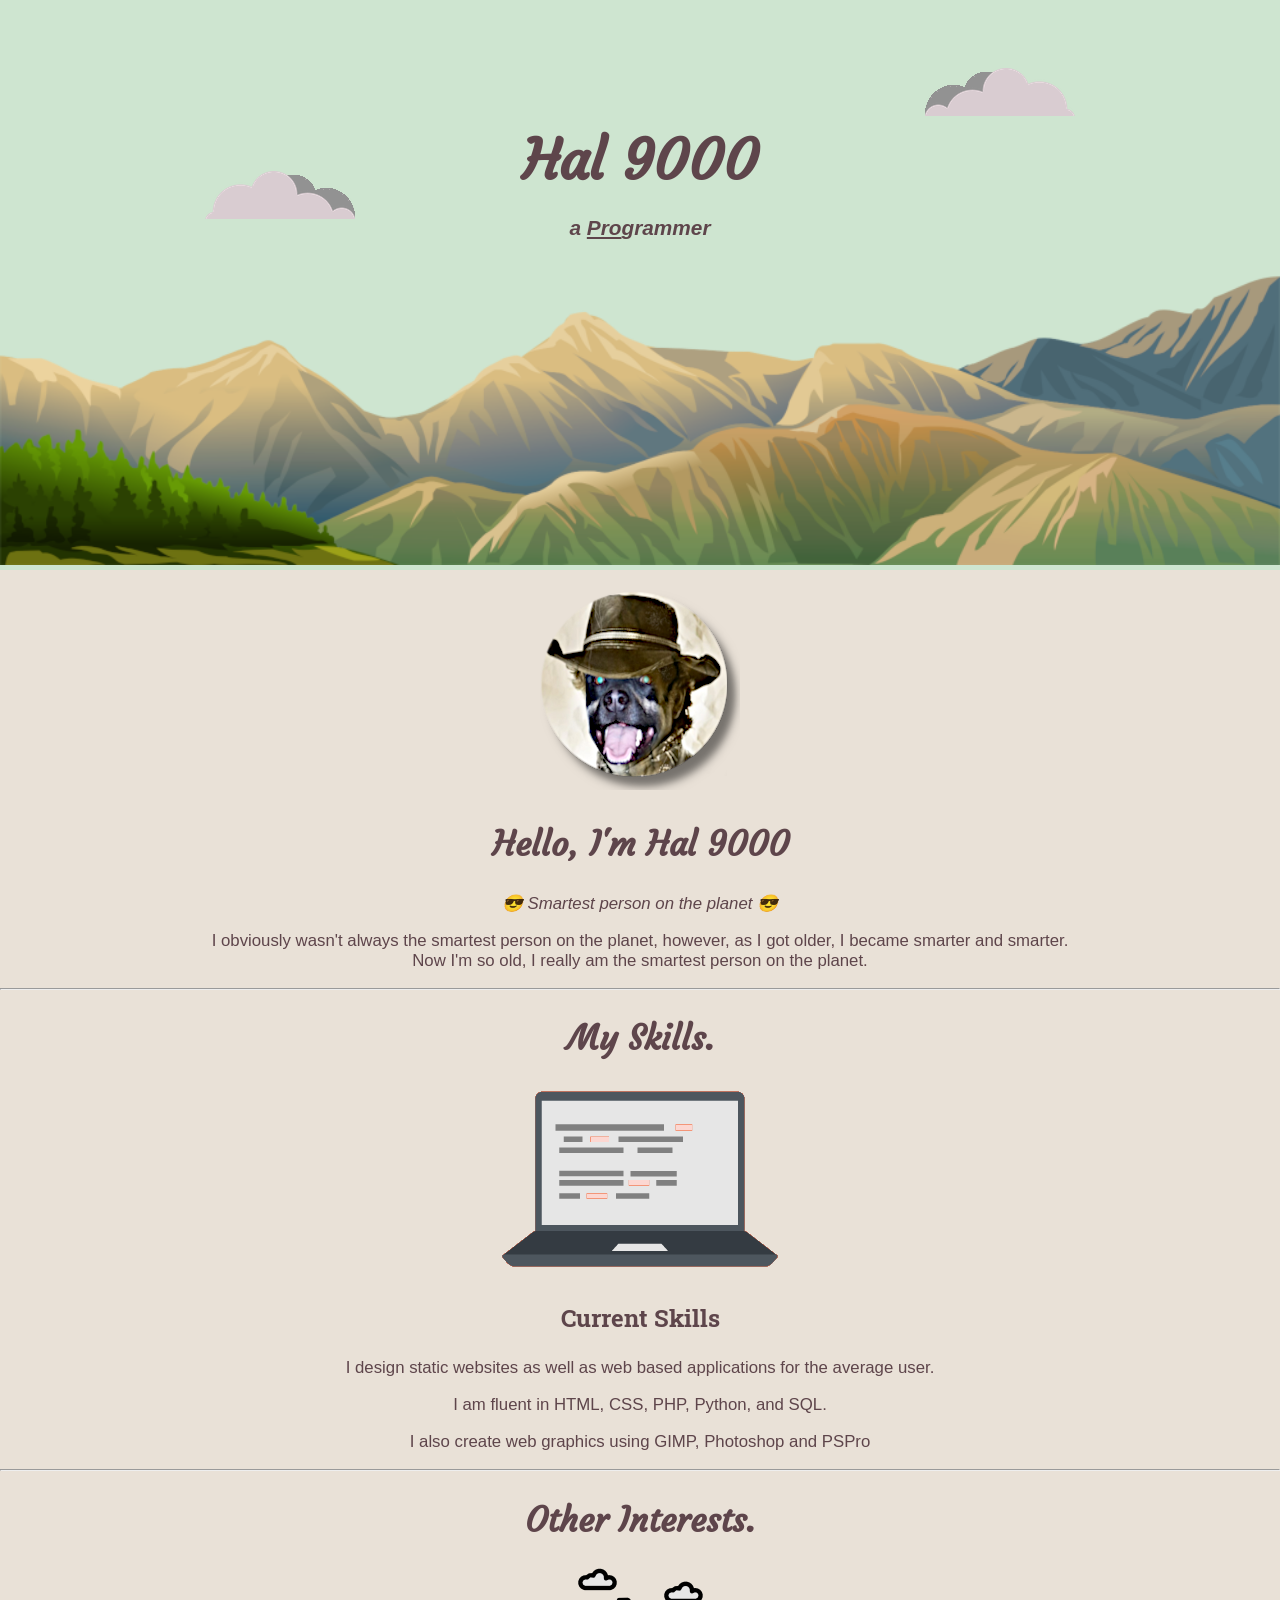
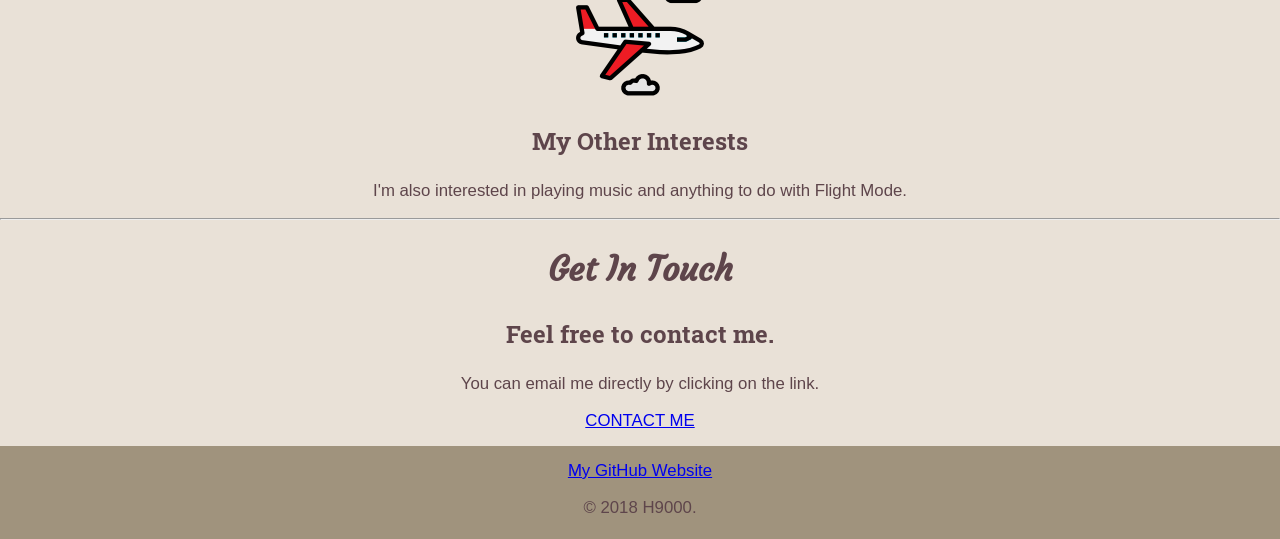
==== index.html @ a752e35e "Add files via upload" ====
<!DOCTYPE html>
<html lang="en" dir="ltr">
    <head>
        <meta charset="utf-8">
        <title>Hal 9000</title>
        <link rel="stylesheet" href="css/styles.css">
        <link rel="icon" href="images/favicon.ico">
        <!-- if icon fails to show up -->
        <!-- <link rel="favicon" href="images/favicon.ico?v=2"> -->
        <link rel="preconnect" href="https://fonts.googleapis.com">
        <link rel="preconnect" href="https://fonts.gstatic.com" crossorigin>
        <link href="https://fonts.googleapis.com/css2?family=Courgette&family=Roboto+Slab:wght@100&family=Yellowtail&display=swap" rel="stylesheet">
        <div class="container-top">
            <img class="cloud-left" src="images/cloud1.png" alt="clouds">
            <h1>Hal 9000</h1>
            <p class="programmer">a <span class="pro">Pro</span>grammer</p>
            <img class="cloud-right" src="images/cloud2.png" alt="clouds">
            <img src="images/mountain2.png" alt="mountain" width=100%>
        </div>

        <div class="container-middle">
            <div class="profile">
                <img src="images/logo_pic.png" alt="My Logo Pic">
                <h2>Hello, I'm Hal 9000</h2>
                <p><em>&#128526; Smartest person on the planet &#128526;</em></p>
                <p>I obviously wasn't always the smartest person on the planet,
                    however, as I got older, I became smarter and smarter.<br>
                    Now I'm so old, I really am the smartest person on the planet.</p>
            </div>
            <hr>
            <div class="skills">
                <h2>My Skills.</h2>
                <div class="skill-row">
                    <img class="" src="images/computer.png" alt="computer">
                    <h3>Current Skills</h3>
                    <p>I design static websites as well as web based applications for the average user.</p>
                    <p>I am fluent in HTML, CSS, PHP, Python, and SQL.</p>
                    <p>I also create web graphics using GIMP, Photoshop and PSPro</p>
                </div>
                <hr>
                <div class="skill-row">
                    <h2>Other Interests.</h2>
                    <img class="" src="images/airplane.png" alt="Airplane Icon from https://www.flaticon.com/">
                    <h3>My Other Interests</h3>
                    <p>I'm also interested in playing music and anything to do with Flight Mode.</p>
                </div>
            </div>
            <hr>
            <div class="contact-me">
                <h2>Get In Touch</h2>
                <h3>Feel free to contact me.</h3>
                <p>You can email me directly by clicking on the link.</p>
                <a class="btn" href="mailto:halsan23@msn.com">CONTACT ME</a>
            </div>
        </div>
        <div class="container-bottom">
            <!-- <a class="footer-link" href="https://www.linkedin.com/">LinkedIn</a>
            <a class="footer-link" href="https://twitter.com/">Twitter</a>
            <a class="footer-link" href="https://www.appbrewery.co/">Website</a> -->
            <a class="footer-link" href="https://halsan23.github.io/main/" target="_blank" rel="noopener">My GitHub Website</a>
            <p>© 2018 H9000.</p>
        </div>
    </body>
</html>
---- css/styles.css ----
/* colors - light to dark - #C2CEC2 - #9FAD9F - #82957D - #455442 */
/* font-family: 'Courgette', cursive;
font-family: 'Roboto Slab', serif;
font-family: 'Yellowtail', cursive; */
/* --------  Formats  --------  */
body {
    margin: 0;
    text-align: center;
    font-family: "Century Gothic", CenturyGothic, AppleGothic, sans-serif;
    font-size: 105%;
    color: #5E454B;
}
h1 {
    margin: 0 auto;
    font-family: 'Courgette', cursive;
    font-size: 3.5rem;
}
h2 {
    font-family: 'Courgette', cursive;
    font-size: 2.1rem;
}
h3 {
font-family: 'Roboto Slab', serif;
font-size: 1.5rem;
}

/* -----  Class Formats  -----  */
.cloud-left {
    position: absolute;
    left: 16%;
    top: 30%;
}
.cloud-right {
    position: absolute;
    right: 16%;
    top: 12%;
}
.container-bottom {
    background-color: #A0937D;
    padding: 15px 0 5px 0;
}
.container-middle {
    background-color: #E9E1D7;
    margin: 0;
    padding: 20px 0 15px;
}
.container-top {
    background-color: #CEE5D0;
    position:relative;
    padding: 125px 0 0 0;
}
.pro {
    text-decoration: underline;
}
.programmer {
    font-size: 1.3rem;
    font-weight: bold;
    font-style: italic;
}
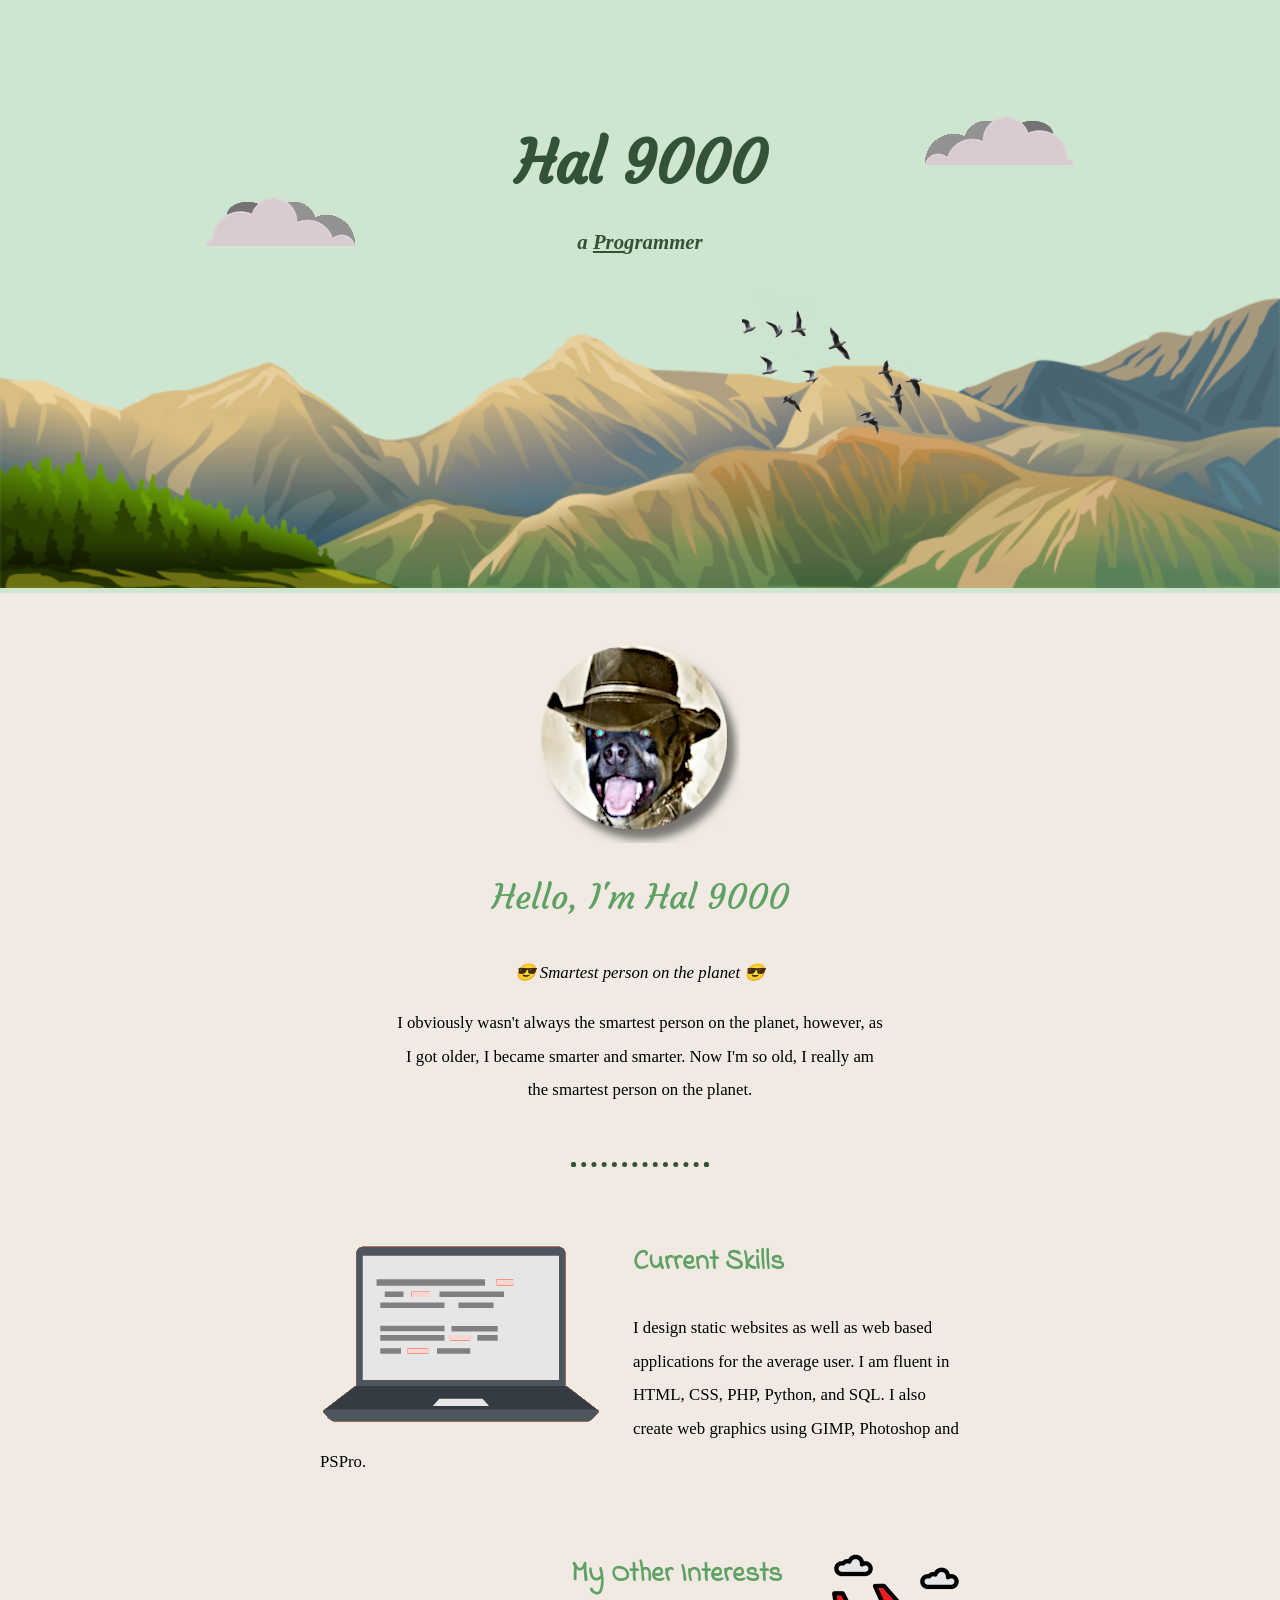
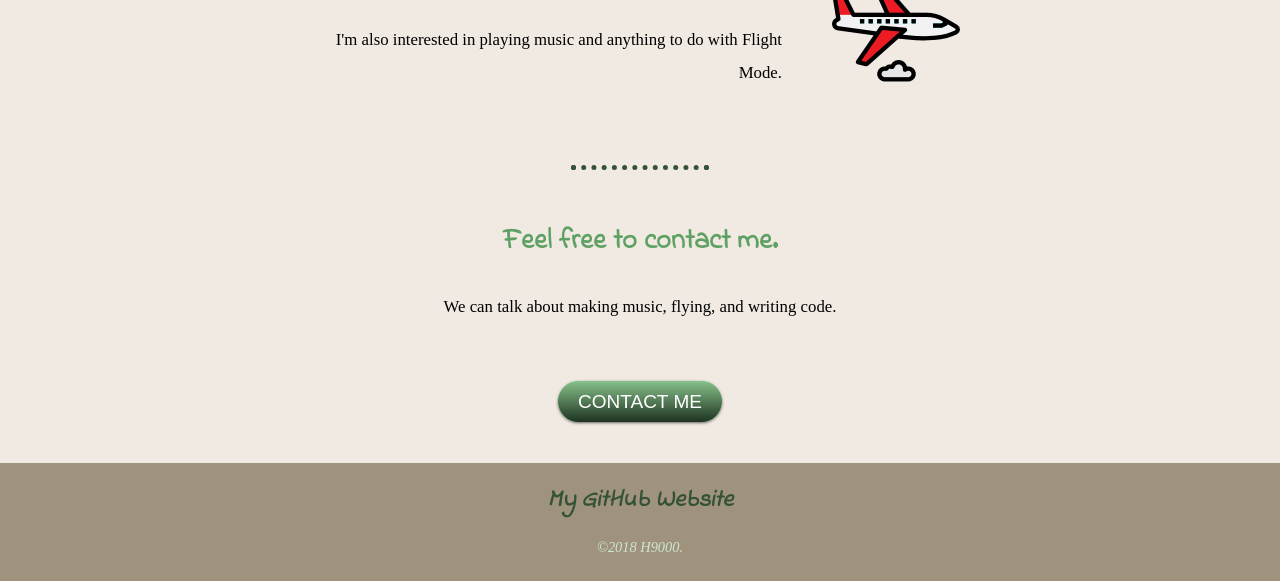
==== commit 6ce8a253: "Add files via upload" ====
--- a/index.html
+++ b/index.html
@@ -5,60 +5,55 @@
         <title>Hal 9000</title>
         <link rel="stylesheet" href="css/styles.css">
         <link rel="icon" href="images/favicon.ico">
-        <!-- if icon fails to show up -->
+        <!-- if favicon fails to show up -->
         <!-- <link rel="favicon" href="images/favicon.ico?v=2"> -->
         <link rel="preconnect" href="https://fonts.googleapis.com">
         <link rel="preconnect" href="https://fonts.gstatic.com" crossorigin>
-        <link href="https://fonts.googleapis.com/css2?family=Courgette&family=Roboto+Slab:wght@100&family=Yellowtail&display=swap" rel="stylesheet">
+        <link href="https://fonts.googleapis.com/css2?family=Courgette&family=Indie+Flower&display=swap" rel="stylesheet">
+    </head>
+    <body>
         <div class="container-top">
             <img class="cloud-left" src="images/cloud1.png" alt="clouds">
             <h1>Hal 9000</h1>
             <p class="programmer">a <span class="pro">Pro</span>grammer</p>
             <img class="cloud-right" src="images/cloud2.png" alt="clouds">
-            <img src="images/mountain2.png" alt="mountain" width=100%>
+            <img class="mountain" src="images/mountain2.png" alt="mountain">
+            <img class="birds" src="images/bird_flock.png" alt="flock of birds">
         </div>
-
         <div class="container-middle">
-            <div class="profile">
+            <div>
                 <img src="images/logo_pic.png" alt="My Logo Pic">
                 <h2>Hello, I'm Hal 9000</h2>
-                <p><em>&#128526; Smartest person on the planet &#128526;</em></p>
-                <p>I obviously wasn't always the smartest person on the planet,
-                    however, as I got older, I became smarter and smarter.<br>
-                    Now I'm so old, I really am the smartest person on the planet.</p>
-            </div>
-            <hr>
-            <div class="skills">
-                <h2>My Skills.</h2>
-                <div class="skill-row">
-                    <img class="" src="images/computer.png" alt="computer">
-                    <h3>Current Skills</h3>
-                    <p>I design static websites as well as web based applications for the average user.</p>
-                    <p>I am fluent in HTML, CSS, PHP, Python, and SQL.</p>
-                    <p>I also create web graphics using GIMP, Photoshop and PSPro</p>
-                </div>
-                <hr>
-                <div class="skill-row">
-                    <h2>Other Interests.</h2>
-                    <img class="" src="images/airplane.png" alt="Airplane Icon from https://www.flaticon.com/">
-                    <h3>My Other Interests</h3>
-                    <p>I'm also interested in playing music and anything to do with Flight Mode.</p>
+                <div class="personal">
+                    <p><em>&#128526; Smartest person on the planet &#128526;</em></p>
+                    <p>I obviously wasn't always the smartest person on the planet,
+                        however, as I got older, I became smarter and smarter.
+                        Now I'm so old, I really am the smartest person on the planet.</p>
                 </div>
             </div>
             <hr>
-            <div class="contact-me">
-                <h2>Get In Touch</h2>
+            <div class="skill-row">
+                <img class="computer" src="images/computer.png" alt="computer">
+                <h3>Current Skills</h3>
+                <p class="skills">I design static websites as well as web based applications for the average user.
+                I am fluent in HTML, CSS, PHP, Python, and SQL. I also create web graphics using GIMP, Photoshop and PSPro.</p>
+            </div>
+            <div class="interest-row">
+                <img class="airplane" src="images/airplane.png" alt="Airplane Icon from https://www.flaticon.com/">
+                <h3>My Other Interests</h3>
+                <p>I'm also interested in playing music and anything to do with Flight Mode.</p>
+            </div>
+            <hr>
+            <div class="contact">
                 <h3>Feel free to contact me.</h3>
-                <p>You can email me directly by clicking on the link.</p>
+                <p>We can talk about making music, flying, and writing code.</p>
+                <p><br /></p>
                 <a class="btn" href="mailto:halsan23@msn.com">CONTACT ME</a>
             </div>
         </div>
         <div class="container-bottom">
-            <!-- <a class="footer-link" href="https://www.linkedin.com/">LinkedIn</a>
-            <a class="footer-link" href="https://twitter.com/">Twitter</a>
-            <a class="footer-link" href="https://www.appbrewery.co/">Website</a> -->
             <a class="footer-link" href="https://halsan23.github.io/main/" target="_blank" rel="noopener">My GitHub Website</a>
-            <p>© 2018 H9000.</p>
+            <p>©2018 H9000.</p>
         </div>
     </body>
 </html>
--- a/css/styles.css
+++ b/css/styles.css
@@ -1,59 +1,146 @@
-/* colors - light to dark - #C2CEC2 - #9FAD9F - #82957D - #455442 */
+/* background-colors -- #CEE5D0 -- #F0EAE2 -- #A0937D */
+/* font-colors -- #EAF6F6 -- #5FA164 -- #345236 */
 /* font-family: 'Courgette', cursive;
-font-family: 'Roboto Slab', serif;
-font-family: 'Yellowtail', cursive; */
-/* --------  Formats  --------  */
+font-family: 'Indie Flower', cursive; */
+
+/* -----------  HTML Elements  -----------  */
 body {
     margin: 0;
     text-align: center;
-    font-family: "Century Gothic", CenturyGothic, AppleGothic, sans-serif;
+    font-family: Georgia, serif;
     font-size: 105%;
-    color: #5E454B;
 }
 h1 {
-    margin: 0 auto;
+    color: #345236;
+    font-size: 3.75rem;
+    margin: 0 auto 0 auto;
     font-family: 'Courgette', cursive;
-    font-size: 3.5rem;
 }
 h2 {
+    color: #5FA164;
     font-family: 'Courgette', cursive;
     font-size: 2.1rem;
+    font-weight: normal;
+    padding-bottom: 10px;
 }
 h3 {
-font-family: 'Roboto Slab', serif;
-font-size: 1.5rem;
+    color: #5FA164;
+    font-family: 'Indie Flower', serif;
+    font-size: 1.75rem;
+}
+hr {
+    border: dotted #345236 5px;
+    border-bottom: none;
+    width: 10%;
+}
+p {
+    line-height: 2;
 }
 
-/* -----  Class Formats  -----  */
+/* ----------  Class  Elements  ----------  */
+.container-top {
+    background-color: #CEE5D0;
+    padding-top: 125px;
+}
+.container-middle {
+    background-color: #F0EAE2;
+    padding: 50px 0;
+}
+.container-bottom {
+    color: #CEE5D0;
+    font-size: .9REM;
+    font-style: italic;
+    background-color: #A0937D;
+    padding: 20px 0 5px;
+}
 .cloud-left {
     position: absolute;
     left: 16%;
-    top: 30%;
+    top: 22%;
 }
 .cloud-right {
     position: absolute;
     right: 16%;
-    top: 12%;
+    top: 13%;
 }
-.container-bottom {
-    background-color: #A0937D;
-    padding: 15px 0 5px 0;
+.birds {
+    position: absolute;
+    right: 28%;
+    top: 32%;
 }
-.container-middle {
-    background-color: #E9E1D7;
-    margin: 0;
-    padding: 20px 0 15px;
-}
-.container-top {
-    background-color: #CEE5D0;
-    position:relative;
-    padding: 125px 0 0 0;
+.mountain {
+    width: 100%;
 }
 .pro {
     text-decoration: underline;
 }
 .programmer {
+    color: #345236;
     font-size: 1.3rem;
     font-weight: bold;
     font-style: italic;
 }
+.personal {
+    padding-bottom: 30px;
+    width: 38%;
+    margin: auto;
+}
+.skill-row {
+    width: 50%;
+    margin: 75px auto 75px auto;
+    text-align: left;
+}
+.interest-row {
+    width: 50%;
+    margin: 75px auto 75px auto;
+    text-align: right;
+}
+.computer {
+  float: left;
+  margin-right: 30px;
+}
+.airplane {
+  float: right;
+  margin-left: 50px;
+}
+.contact{
+    padding-top: 15px;
+}
+.btn {
+  background: #6aeb82;
+  background-image: -webkit-linear-gradient(top, #87C18B, #1F3320);
+  background-image: -moz-linear-gradient(top, #87C18B, #1F3320);
+  background-image: -ms-linear-gradient(top, #87C18B, #1F3320);
+  background-image: -o-linear-gradient(top, #87C18B, #1F3320);
+  background-image: linear-gradient(to bottom, #87C18B, #1F3320);
+  -webkit-border-radius: 28;
+  -moz-border-radius: 28;
+  border-radius: 28px;
+  -webkit-box-shadow: 0px 1px 3px #666666;
+  -moz-box-shadow: 0px 1px 3px #666666;
+  box-shadow: 0px 1px 3px #666666;
+  font-family: Arial;
+  color: #ffffff;
+  font-size: 19px;
+  padding: 10px 20px 10px 20px;
+  text-decoration: none;
+}
+.btn:hover {
+  background: #8bf59d;
+  background-image: -webkit-linear-gradient(top, #8bf59d, #1C622C);
+  background-image: -moz-linear-gradient(top, #8bf59d, #1C622C);
+  background-image: -ms-linear-gradient(top, #8bf59d, #1C622C);
+  background-image: -o-linear-gradient(top, #8bf59d, #1C622C);
+  background-image: linear-gradient(to bottom, #8bf59d, #1C622C);
+  text-decoration: none;
+}
+.footer-link {
+    font-family: 'Indie Flower', serif;
+    color: #345236;
+    font-size: 1.5rem;
+    font-weight: bold;
+    text-decoration: none;
+}
+.footer-link:hover {
+    color: #CEE5D0;
+}
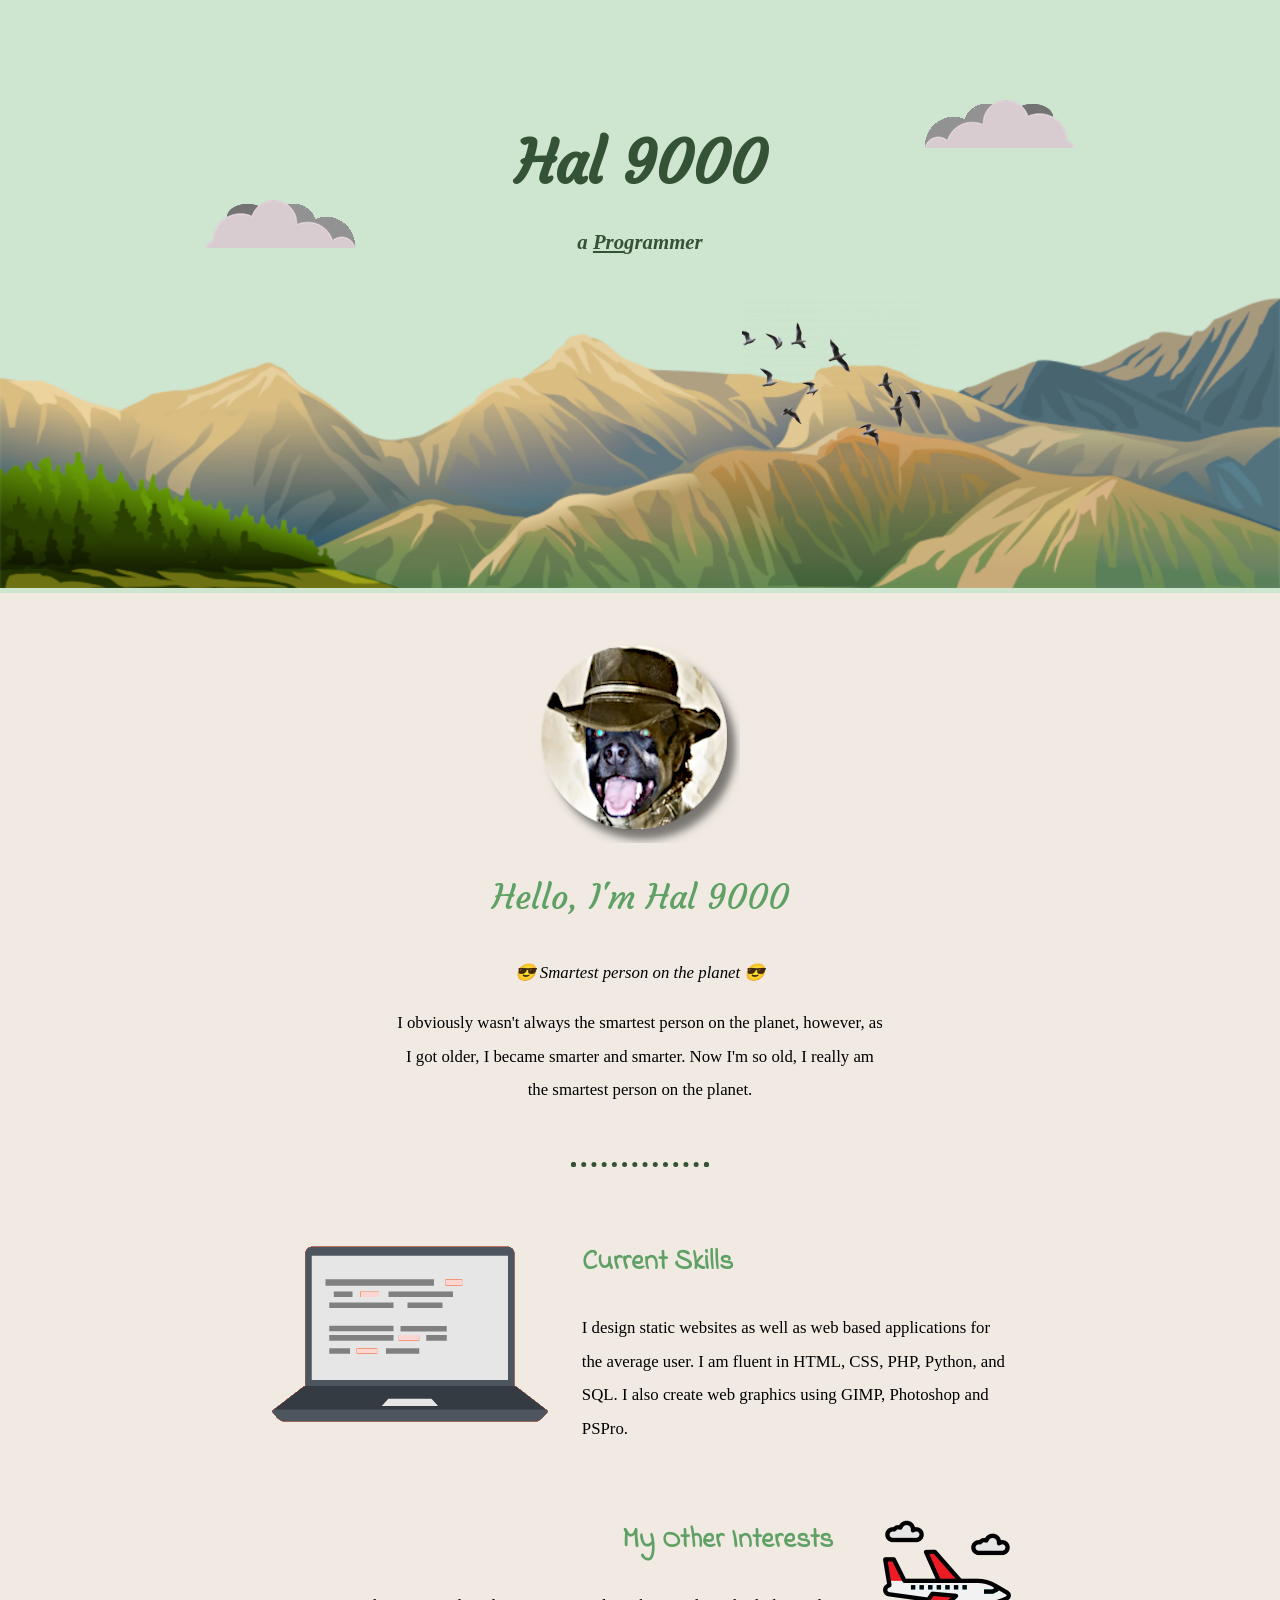
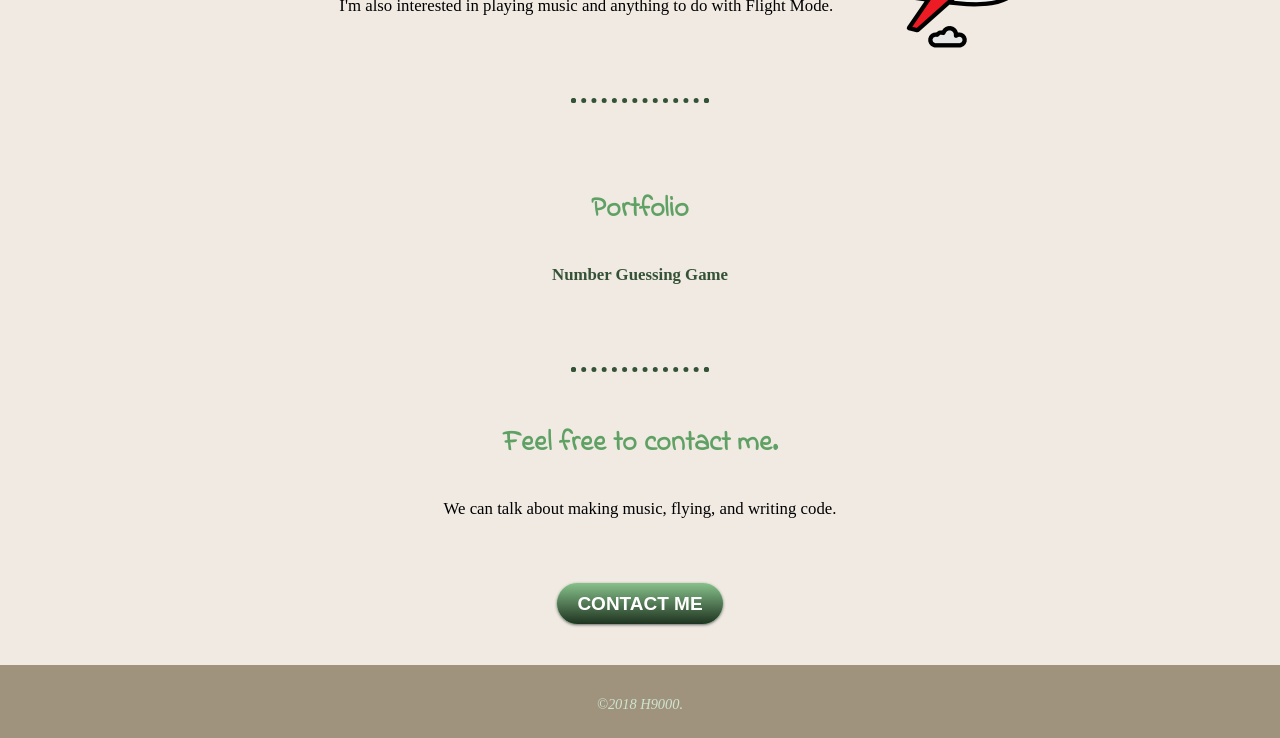
==== commit 1ba19bea: "Add files via upload" ====
--- a/index.html
+++ b/index.html
@@ -3,8 +3,8 @@
     <head>
         <meta charset="utf-8">
         <title>Hal 9000</title>
-        <link rel="stylesheet" href="css/styles.css">
-        <link rel="icon" href="images/favicon.ico">
+        <link rel="stylesheet" href="./css/styles.css">
+        <link rel="icon" href="./images/favicon.ico">
         <!-- if favicon fails to show up -->
         <!-- <link rel="favicon" href="images/favicon.ico?v=2"> -->
         <link rel="preconnect" href="https://fonts.googleapis.com">
@@ -44,6 +44,11 @@
                 <p>I'm also interested in playing music and anything to do with Flight Mode.</p>
             </div>
             <hr>
+            <div class="container-middle">
+                <h3>Portfolio</h3>
+                <p><a target="_blank" rel="noopener noreferrer" href="./NumberGame/index.html">Number Guessing Game</a></p>
+            </div>
+            <hr>
             <div class="contact">
                 <h3>Feel free to contact me.</h3>
                 <p>We can talk about making music, flying, and writing code.</p>
@@ -52,7 +57,7 @@
             </div>
         </div>
         <div class="container-bottom">
-            <a class="footer-link" href="https://halsan23.github.io/main/" target="_blank" rel="noopener">My GitHub Website</a>
+            <!-- <a class="footer-link" href="https://halsan23.github.io/main/" target="_blank" rel="noopener">My GitHub Website</a> -->
             <p>©2018 H9000.</p>
         </div>
     </body>
--- a/css/styles.css
+++ b/css/styles.css
@@ -36,6 +36,11 @@
 p {
     line-height: 2;
 }
+a {
+    color: #345236;
+    font-weight: bold;
+    text-decoration: none;
+}
 
 /* ----------  Class  Elements  ----------  */
 .container-top {
@@ -51,22 +56,22 @@
     font-size: .9REM;
     font-style: italic;
     background-color: #A0937D;
-    padding: 20px 0 5px;
+    padding: 10px 0 5px;
 }
 .cloud-left {
     position: absolute;
     left: 16%;
-    top: 22%;
+    top: 200px;
 }
 .cloud-right {
     position: absolute;
     right: 16%;
-    top: 13%;
+    top: 100px;
 }
 .birds {
     position: absolute;
     right: 28%;
-    top: 32%;
+    top: 300px;
 }
 .mountain {
     width: 100%;
@@ -86,12 +91,12 @@
     margin: auto;
 }
 .skill-row {
-    width: 50%;
+    width: 58%;
     margin: 75px auto 75px auto;
     text-align: left;
 }
 .interest-row {
-    width: 50%;
+    width: 58%;
     margin: 75px auto 75px auto;
     text-align: right;
 }
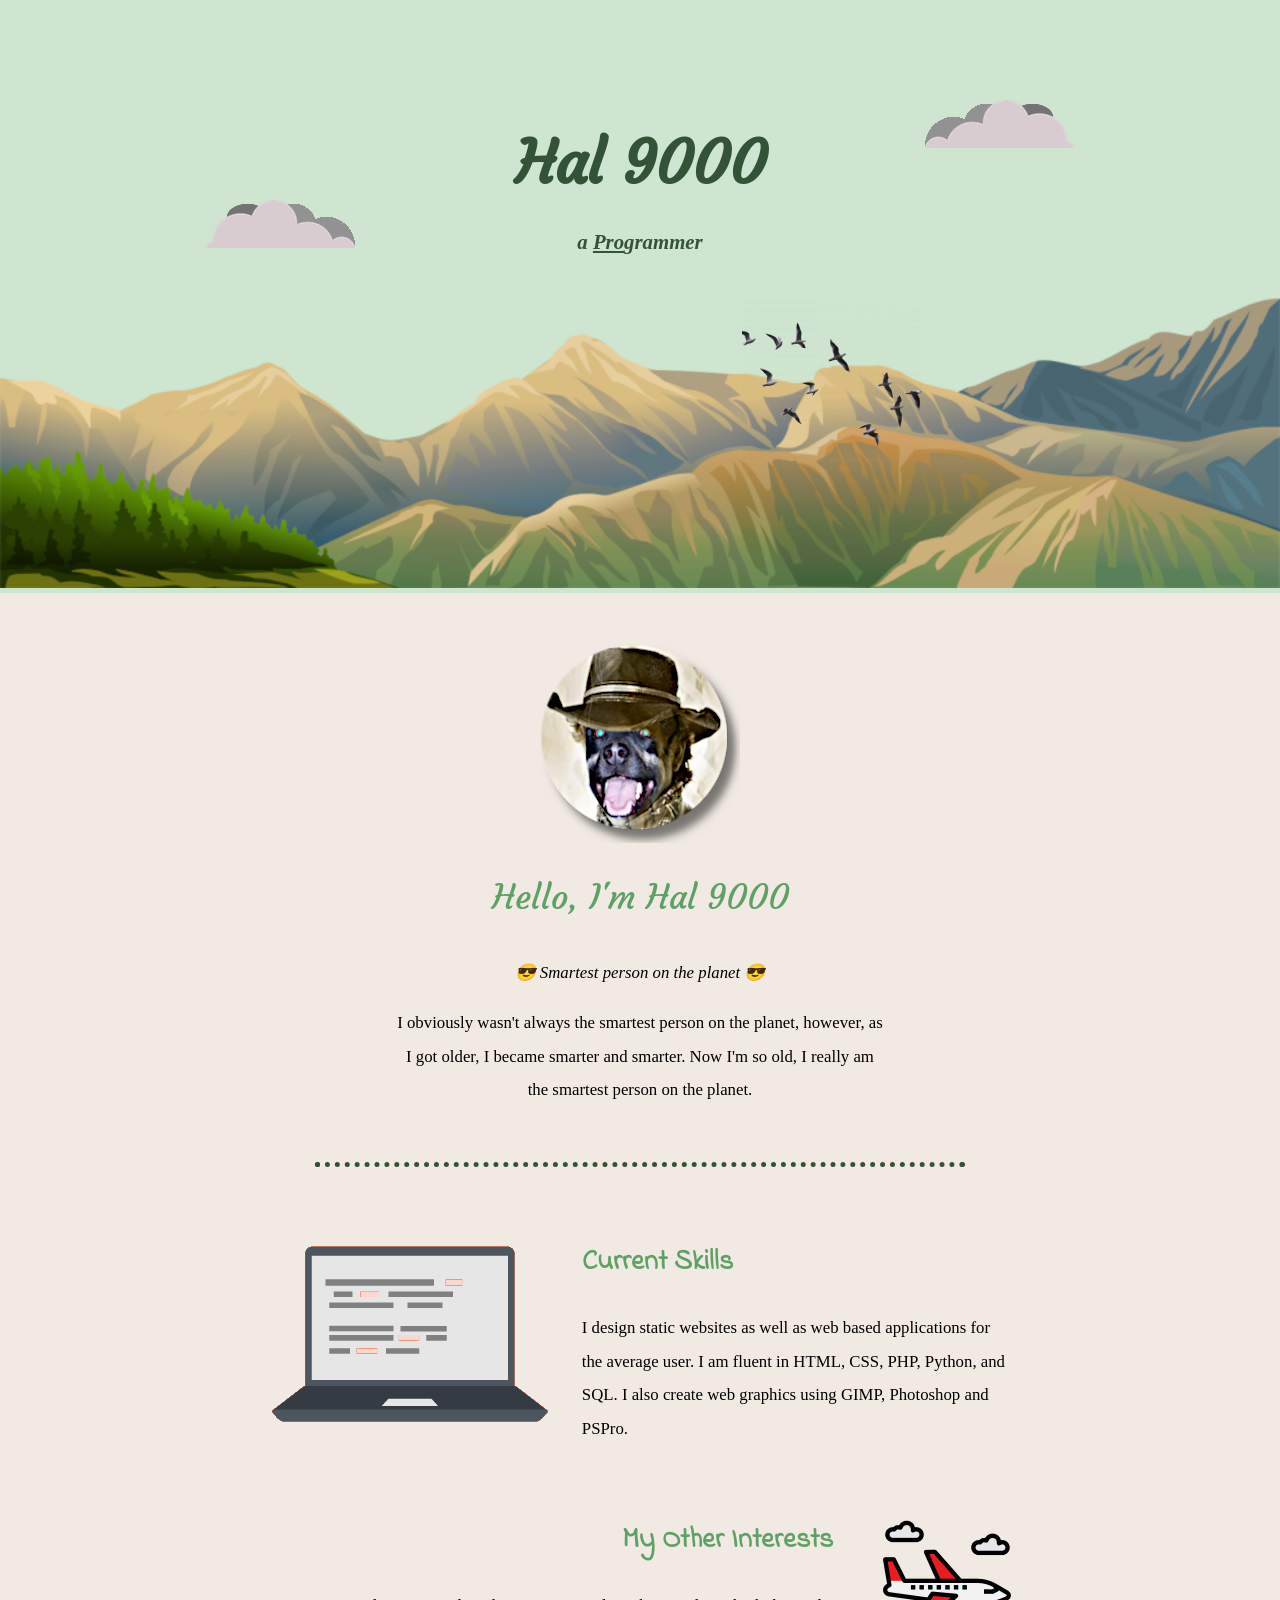
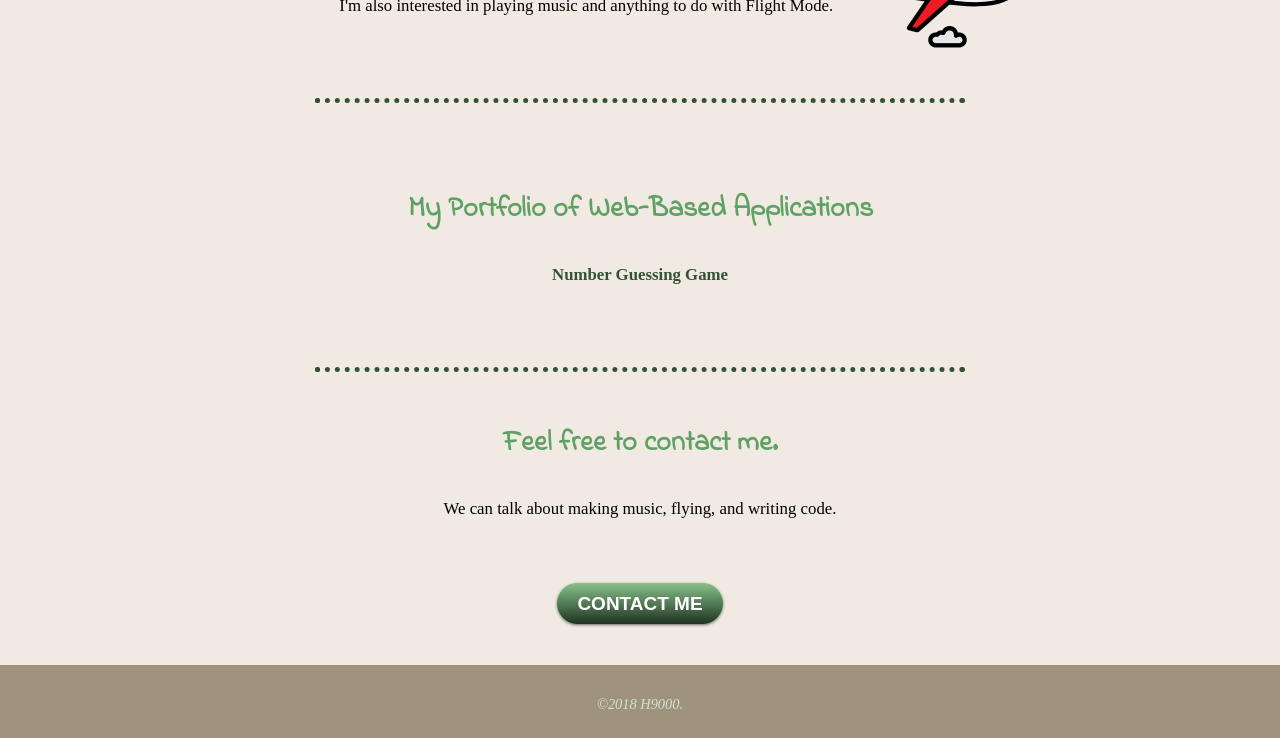
==== commit efbcd4e9: "Add files via upload" ====
--- a/index.html
+++ b/index.html
@@ -1,4 +1,4 @@
-<!DOCTYPE html>
+ <!DOCTYPE html>
 <html lang="en" dir="ltr">
     <head>
         <meta charset="utf-8">
@@ -45,8 +45,8 @@
             </div>
             <hr>
             <div class="container-middle">
-                <h3>Portfolio</h3>
-                <p><a target="_blank" rel="noopener noreferrer" href="./NumberGame/index.html">Number Guessing Game</a></p>
+                <h3>My Portfolio of Web-Based Applications</h3>
+                <p><a target="_blank" rel="noopener noreferrer" href="./numberGame/index.html">Number Guessing Game</a></p>
             </div>
             <hr>
             <div class="contact">
--- a/css/styles.css
+++ b/css/styles.css
@@ -31,7 +31,7 @@
 hr {
     border: dotted #345236 5px;
     border-bottom: none;
-    width: 10%;
+    width: 50%;
 }
 p {
     line-height: 2;
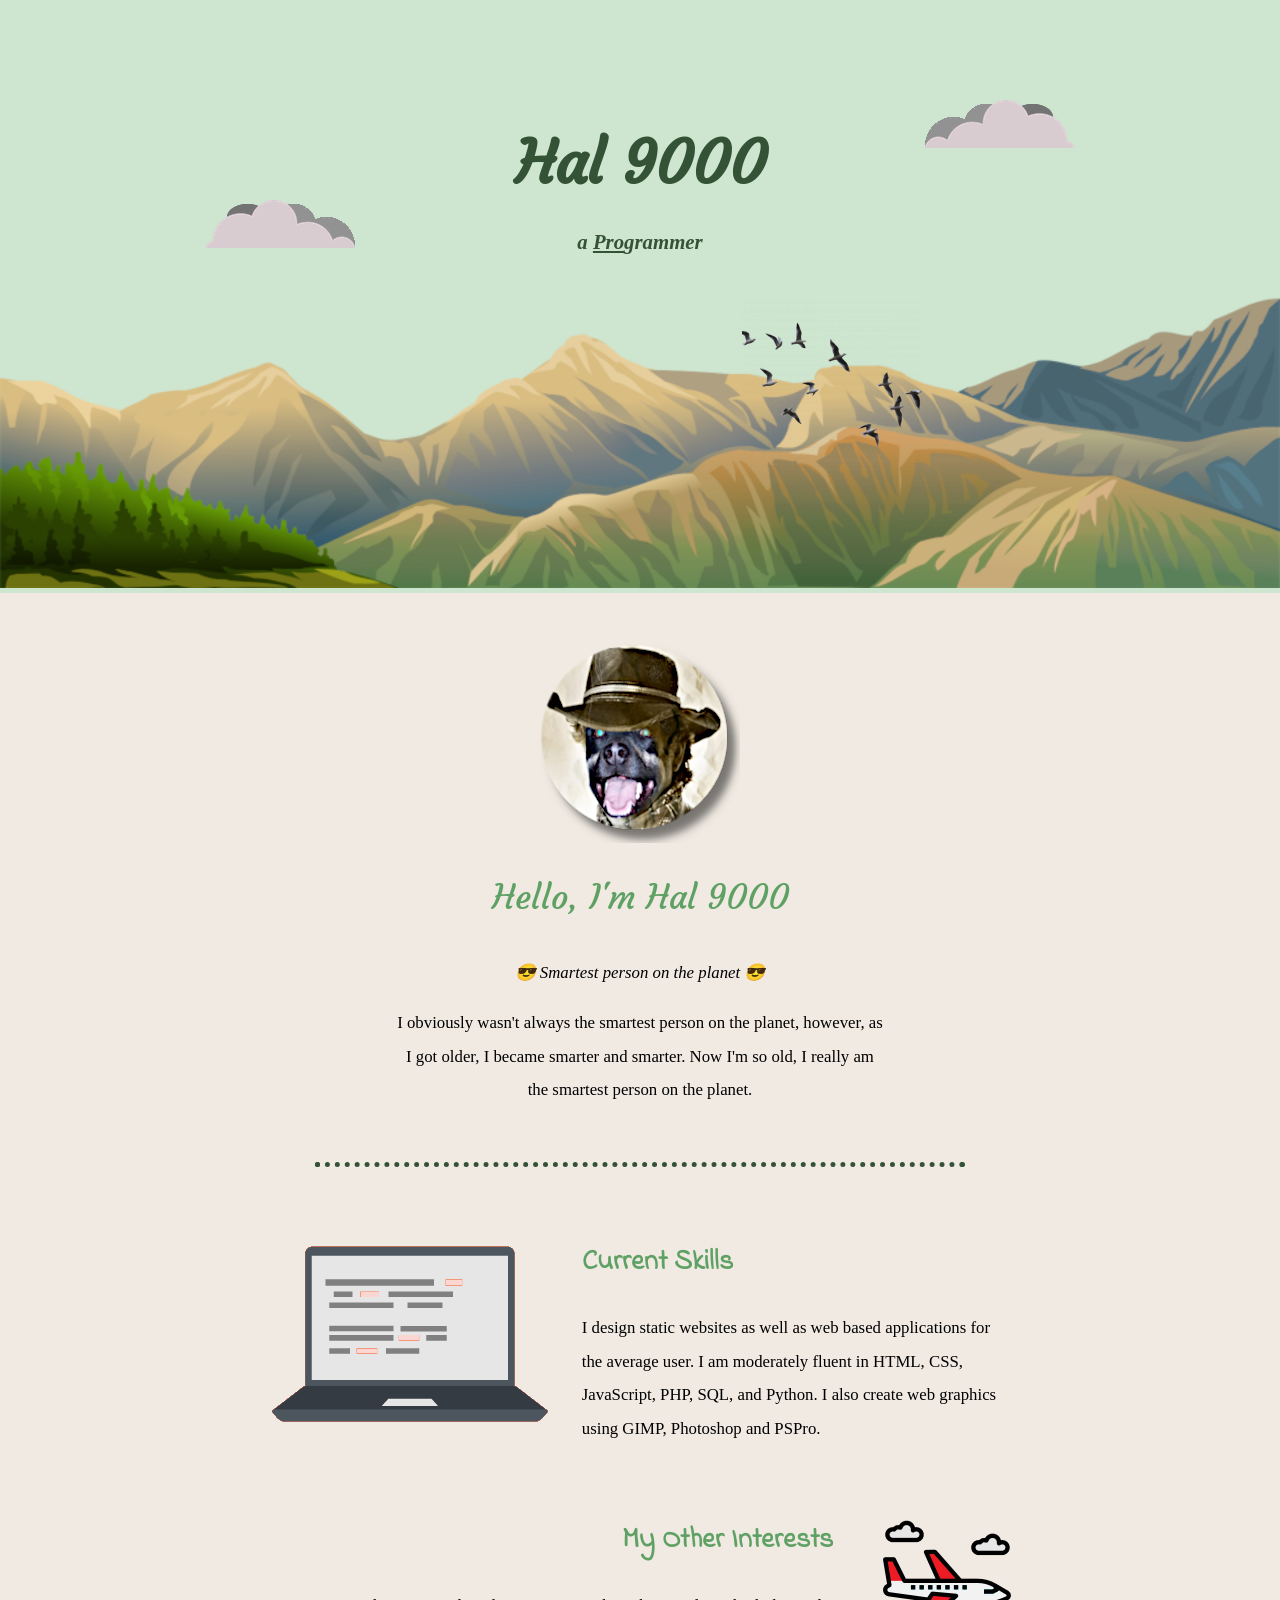
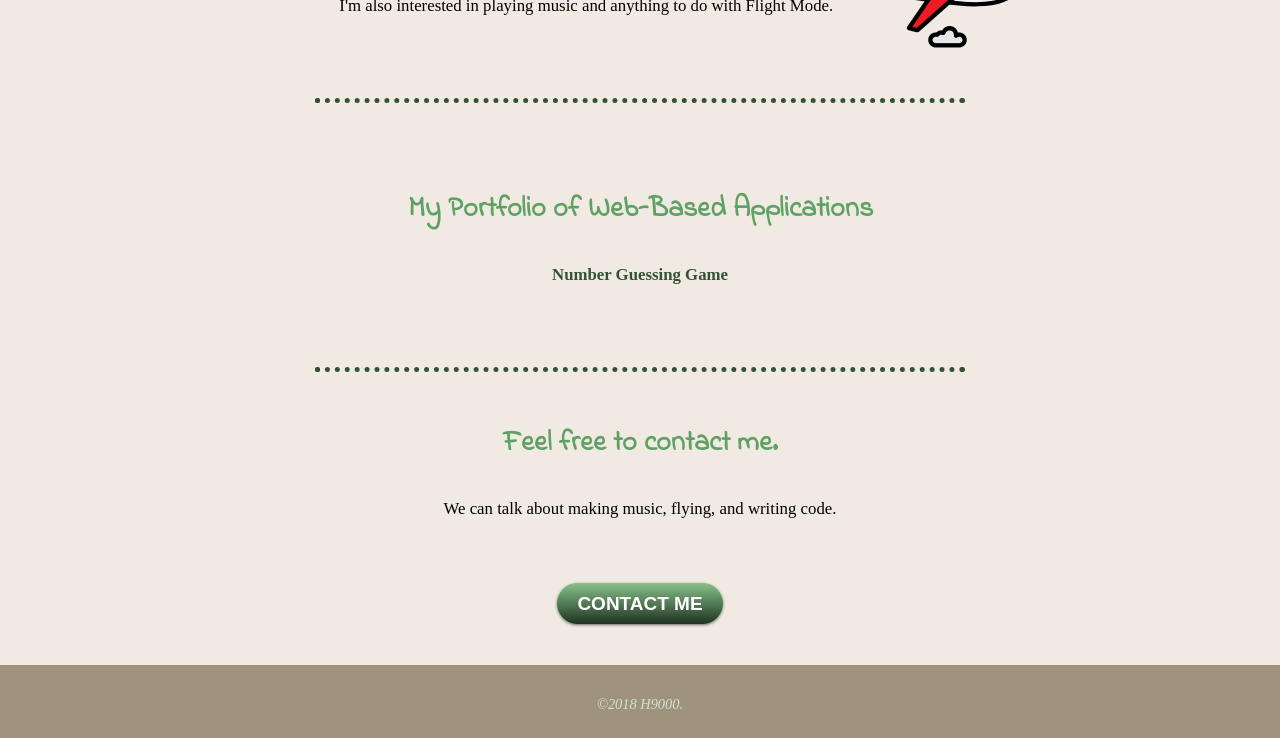
==== commit f8792fbe: "Add files via upload" ====
--- a/index.html
+++ b/index.html
@@ -36,7 +36,8 @@
                 <img class="computer" src="images/computer.png" alt="computer">
                 <h3>Current Skills</h3>
                 <p class="skills">I design static websites as well as web based applications for the average user.
-                I am fluent in HTML, CSS, PHP, Python, and SQL. I also create web graphics using GIMP, Photoshop and PSPro.</p>
+                I am moderately fluent in HTML, CSS, JavaScript, PHP, SQL, and Python. I also create web graphics
+                using GIMP, Photoshop and PSPro.</p>
             </div>
             <div class="interest-row">
                 <img class="airplane" src="images/airplane.png" alt="Airplane Icon from https://www.flaticon.com/">
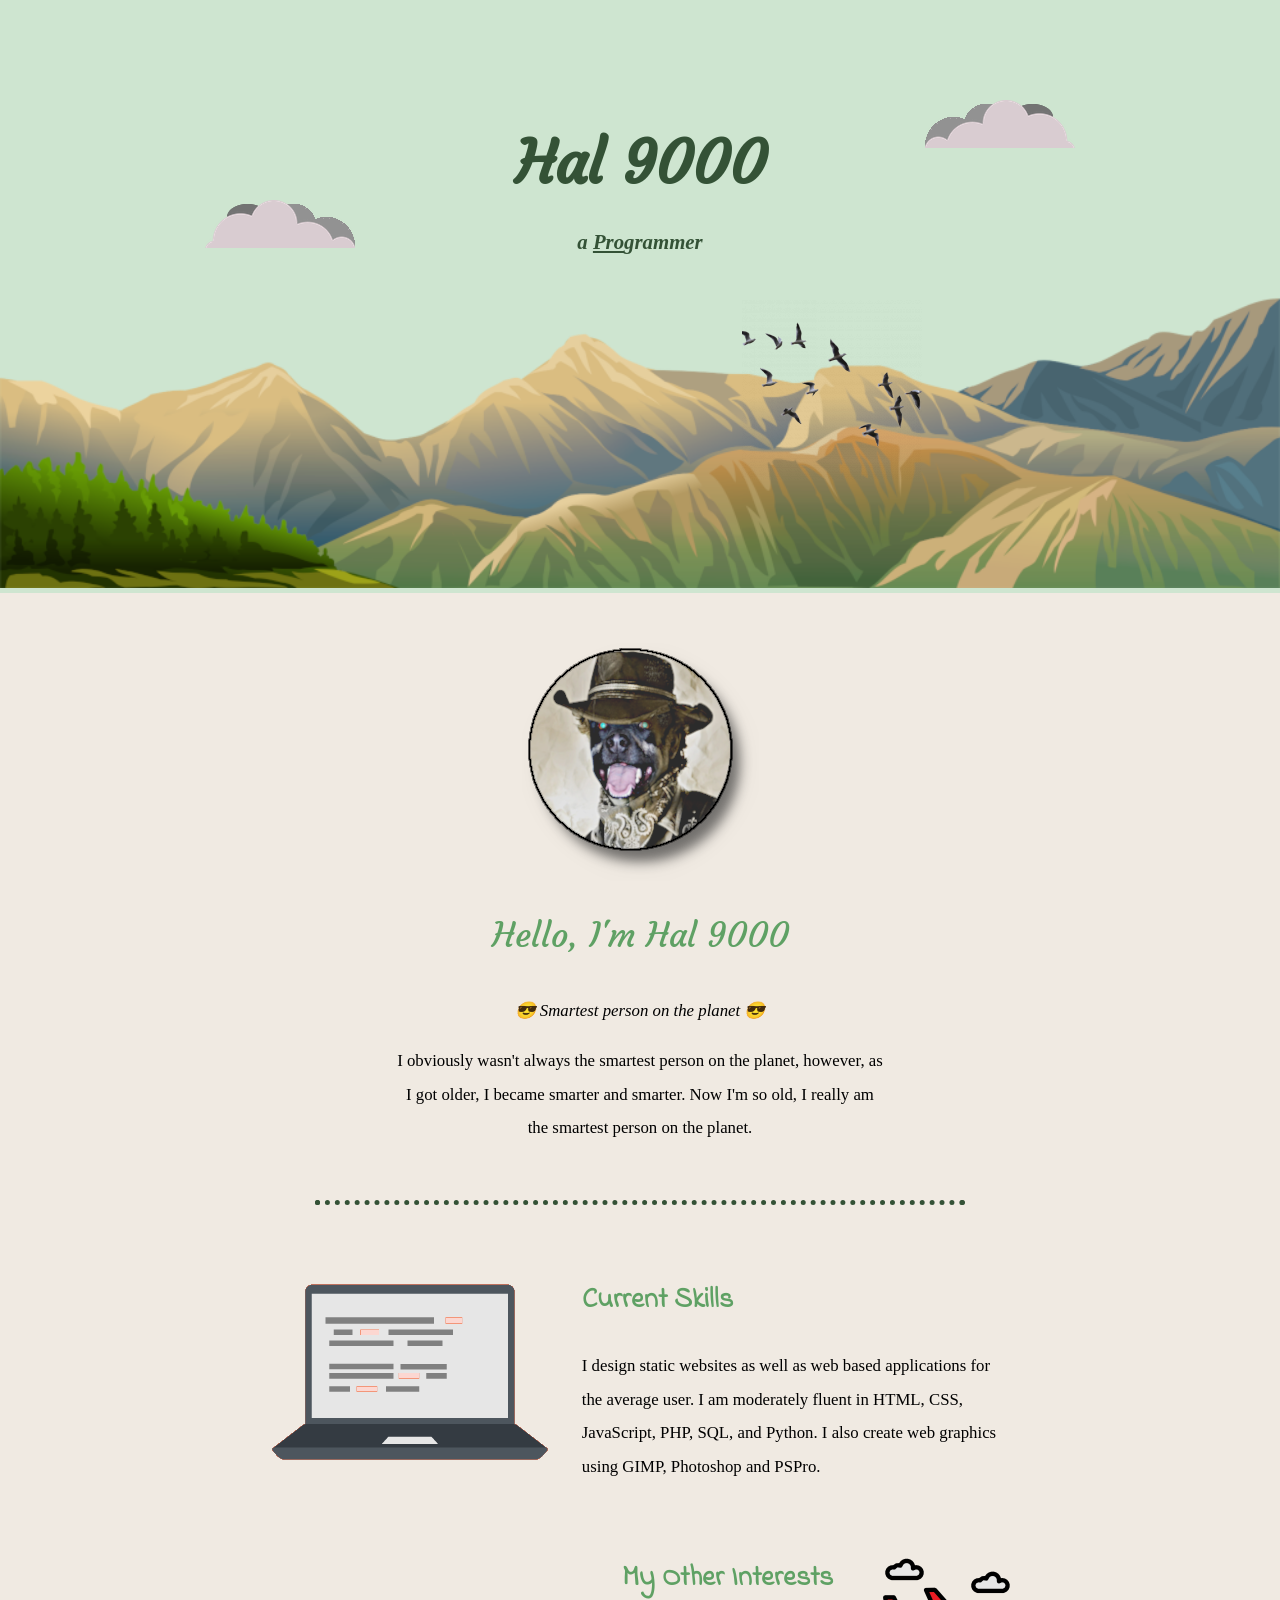
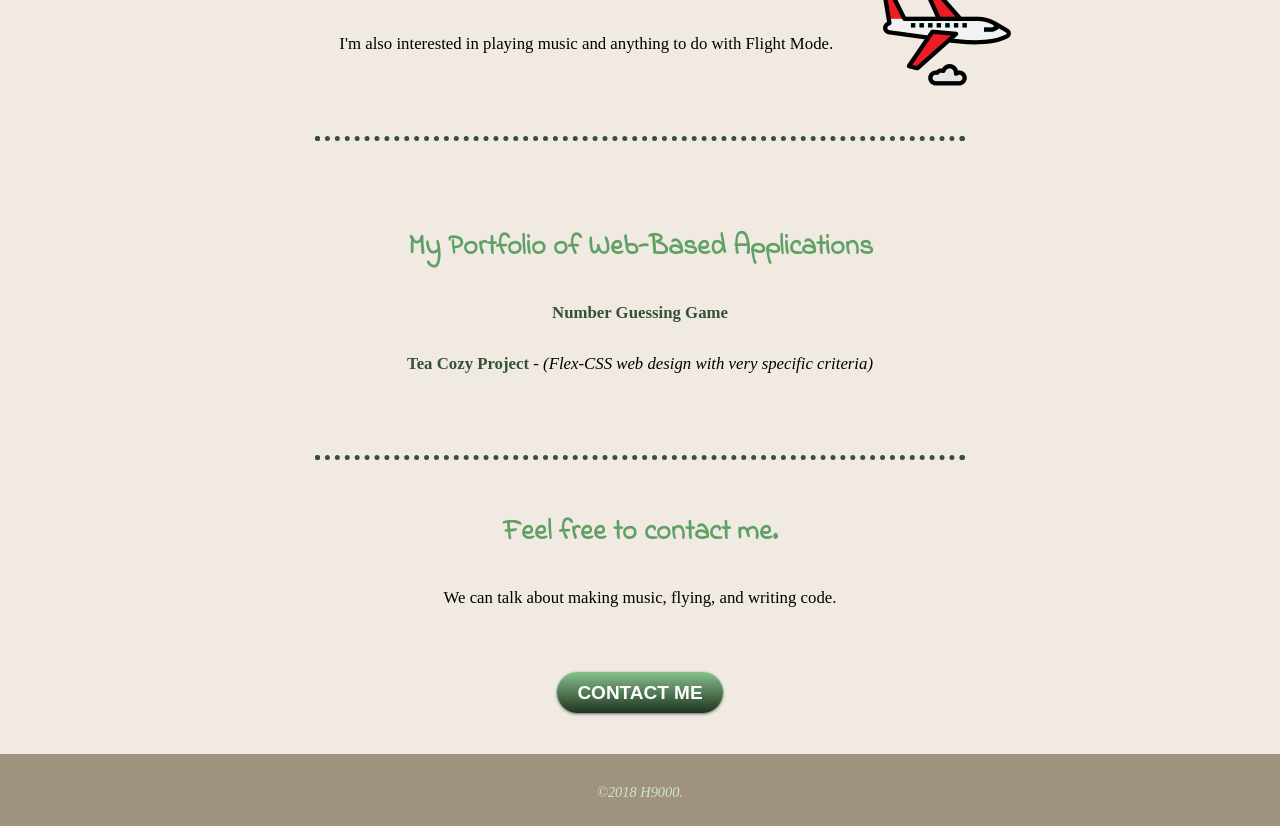
==== commit 17cb55c8: "Add files via upload" ====
--- a/index.html
+++ b/index.html
@@ -48,6 +48,8 @@
             <div class="container-middle">
                 <h3>My Portfolio of Web-Based Applications</h3>
                 <p><a target="_blank" rel="noopener noreferrer" href="./numberGame/index.html">Number Guessing Game</a></p>
+                <p><a target="_blank" rel="noopener noreferrer" href="./teacozy/index.html">Tea Cozy Project</a>
+                 - <em>(Flex-CSS web design with very specific criteria)</em></p>
             </div>
             <hr>
             <div class="contact">
